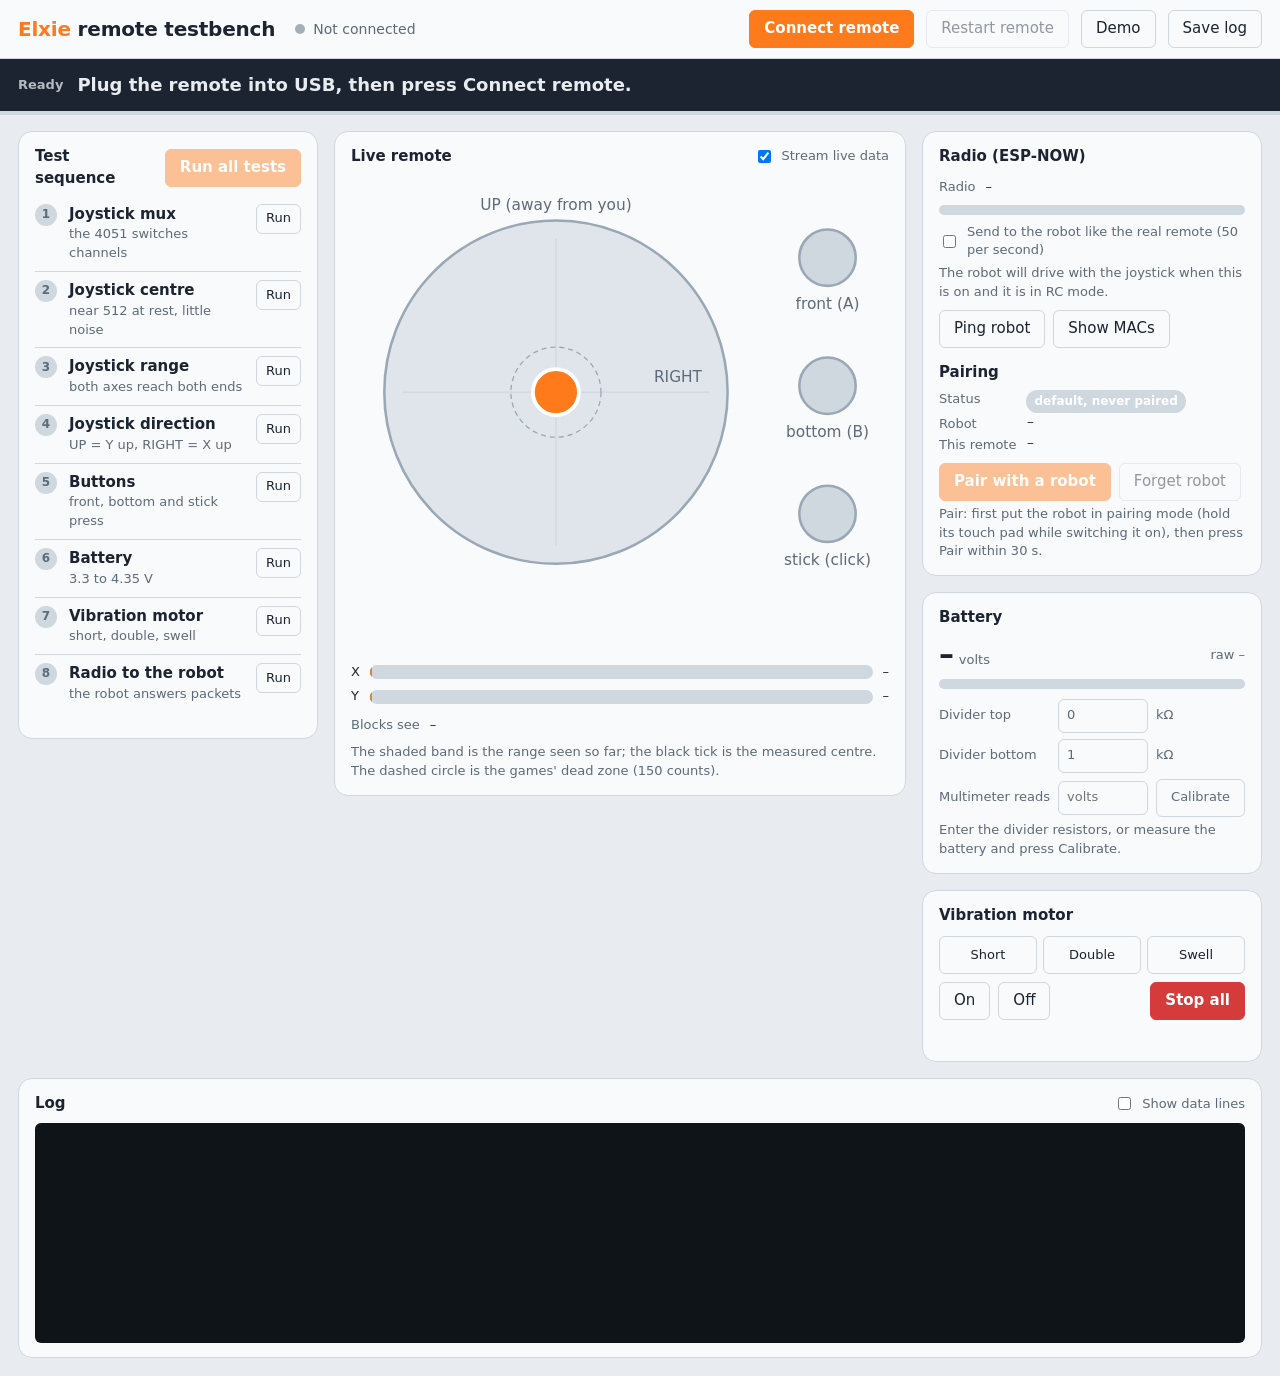
==== tools/remote-testbench-ui/RemoteTestbench.html @ 6e0807f6 "Factory tools: robot + remote testbenches, web dashboards, one-click scripts - testbench/: ESP-IDF h" ====
<!doctype html>
<html lang="en">
<head>
<meta charset="utf-8">
<meta name="viewport" content="width=device-width, initial-scale=1">
<title>Remote Testbench</title>
<style>
/* Elxie remote testbench dashboard: same look as tools/testbench-ui/ElxieTestbench.html */
:root{
  --bg:#e8ecf0; --panel:#f8fafb; --ink:#1b2430; --mute:#5d6b7a; --line:#cfd7df;
  --elx:#ff7a1a; --body:#dfe5eb; --bodyline:#9aa8b6;
  --pass:#1f9d55; --fail:#d63b3b; --warn:#c98a00; --check:#7a5af8; --idle:#a3afbb;
  --radius-sm:6px; --radius-lg:14px;
}
@media (prefers-color-scheme:dark){:root{
  --bg:#141a21; --panel:#1c242d; --ink:#e6ecf2; --mute:#94a3b3; --line:#2e3a46;
  --body:#24303b; --bodyline:#4a5a6a; --idle:#4f5d6b;
}}
*{box-sizing:border-box}
html,body{margin:0;background:var(--bg);color:var(--ink);font:15px/1.45 system-ui,"Segoe UI",Roboto,sans-serif}
button,input,select{font:inherit;color:inherit}
.num{font-variant-numeric:tabular-nums}
:focus-visible{outline:3px solid var(--elx);outline-offset:2px}

header{display:flex;align-items:center;gap:12px;padding:10px 18px;background:var(--panel);border-bottom:1px solid var(--line);flex-wrap:wrap}
header h1{font-size:20px;margin:0 8px 0 0;font-weight:800;letter-spacing:-.01em}
header h1 b{color:var(--elx)}
.conn{display:flex;align-items:center;gap:8px;color:var(--mute);font-size:14px}
.dot{width:10px;height:10px;border-radius:50%;background:var(--idle);flex:none}
.dot.on{background:var(--pass);box-shadow:0 0 0 4px color-mix(in srgb,var(--pass) 25%,transparent)}
.spacer{flex:1}
.btn{border:1px solid var(--line);background:var(--panel);border-radius:var(--radius-sm);padding:7px 14px;cursor:pointer;min-height:38px}
.btn:hover{border-color:var(--bodyline)}
.btn.primary{background:var(--elx);border-color:var(--elx);color:#fff;font-weight:700}
.btn.stop{background:var(--fail);border-color:var(--fail);color:#fff;font-weight:700}
.btn:disabled{opacity:.45;cursor:not-allowed}

#banner{display:flex;align-items:center;gap:14px;padding:12px 18px;font-size:18px;font-weight:700;background:var(--ink);color:var(--bg);min-height:52px}
#banner .step{font-size:13px;font-weight:600;opacity:.75;white-space:nowrap}
#banner.ask{background:var(--elx);color:#fff}
#bar{height:4px;background:var(--line)} #bar i{display:block;height:100%;width:0;background:var(--elx);transition:width .3s}

main{display:grid;grid-template-columns:300px minmax(360px,1fr) 340px;gap:16px;padding:16px 18px;align-items:start}
@media (max-width:1180px){main{grid-template-columns:300px 1fr}.instruments{grid-column:1/-1;display:grid;grid-template-columns:repeat(auto-fit,minmax(260px,1fr));gap:16px}}
@media (max-width:760px){main{grid-template-columns:1fr;padding:12px}}
section.panel{background:var(--panel);border:1px solid var(--line);border-radius:var(--radius-lg);padding:14px 16px}
h2{font-size:15px;margin:0 0 10px;font-weight:750}
.sub{color:var(--mute);font-size:13px}

#tests{list-style:none;margin:0;padding:0;counter-reset:t}
#tests li{display:grid;grid-template-columns:26px 1fr auto;gap:8px;align-items:start;padding:8px 0;border-top:1px solid var(--line)}
#tests li:first-child{border-top:0}
#tests li .n{counter-increment:t;width:22px;height:22px;border-radius:50%;display:grid;place-items:center;font-size:12px;font-weight:700;background:var(--line);color:var(--mute)}
#tests li .n::before{content:counter(t)}
#tests li.PASS .n{background:var(--pass);color:#fff} #tests li.FAIL .n{background:var(--fail);color:#fff}
#tests li.WARN .n{background:var(--warn);color:#fff} #tests li.CHECK .n{background:var(--check);color:#fff}
#tests li.running .n{background:var(--elx);color:#fff;animation:pulse 1s infinite}
@keyframes pulse{50%{box-shadow:0 0 0 6px color-mix(in srgb,var(--elx) 30%,transparent)}}
@media (prefers-reduced-motion:reduce){#tests li.running .n{animation:none}}
#tests .name{font-weight:650}
#tests .st{font-size:12px;font-weight:800;margin-left:6px}
#tests li.PASS .st{color:var(--pass)} #tests li.FAIL .st{color:var(--fail)} #tests li.WARN .st{color:var(--warn)} #tests li.CHECK .st{color:var(--check)}
#tests .d{font-size:13px;color:var(--mute);word-break:break-word}
#tests .run1{border:1px solid var(--line);background:none;border-radius:var(--radius-sm);padding:2px 9px;cursor:pointer;font-size:13px;min-height:30px}
.summary{display:flex;gap:6px;margin:12px 0 0;flex-wrap:wrap}
.chip{border-radius:999px;padding:3px 10px;font-size:13px;font-weight:700;background:var(--line)}
.chip.p{background:var(--pass);color:#fff}.chip.f{background:var(--fail);color:#fff}.chip.w{background:var(--warn);color:#fff}.chip.c{background:var(--check);color:#fff}

/* remote view */
#remote{width:100%;height:auto;display:block;max-height:560px}
#remote text{font-family:inherit;fill:var(--mute);font-size:12px}
#remote .val{fill:var(--ink);font-variant-numeric:tabular-nums;font-weight:650}
.axes{display:grid;grid-template-columns:auto 1fr auto;gap:6px 10px;align-items:center;margin-top:8px;font-size:13px}
.axes .track{position:relative;height:14px;border-radius:7px;background:var(--line);overflow:hidden}
.axes .track i{position:absolute;top:0;bottom:0;width:4px;margin-left:-2px;background:var(--elx);border-radius:2px}
.axes .track b{position:absolute;top:0;bottom:0;background:color-mix(in srgb,var(--elx) 22%,transparent)}
.axes .track s{position:absolute;top:-2px;bottom:-2px;width:2px;margin-left:-1px;background:var(--ink);opacity:.5}

.instruments{display:flex;flex-direction:column;gap:16px}
.row{display:flex;gap:14px;align-items:center}
.kv{display:grid;grid-template-columns:auto 1fr;gap:2px 10px;font-size:13px}
.kv span:nth-child(odd){color:var(--mute)}
.big{font-size:30px;font-weight:800;line-height:1}
.meter{height:10px;border-radius:5px;background:var(--line);overflow:hidden;margin-top:8px}
.meter i{display:block;height:100%;width:0;background:var(--pass);transition:width .2s}
.ctl{display:grid;grid-template-columns:repeat(3,1fr);gap:6px;margin-top:8px}
.ctl .btn{padding:6px 4px;font-size:13px}
label.inl{display:flex;align-items:center;gap:8px;font-size:13px;color:var(--mute);margin-top:8px}
.pill{display:inline-block;min-width:44px;text-align:center;border-radius:999px;padding:3px 8px;font-size:12px;font-weight:700;background:var(--line);color:var(--mute)}
.pill.on{background:var(--pass);color:#fff} .pill.bad{background:var(--fail);color:#fff} .pill.mid{background:var(--warn);color:#fff}
.kv span.pill{color:#fff}
.mac{font:13px ui-monospace,Consolas,monospace}
.calgrid{display:grid;grid-template-columns:auto minmax(0,1fr) auto;gap:6px 8px;align-items:center;font-size:13px;color:var(--mute);margin-top:10px}
.calgrid input{width:100%;min-height:34px;padding:4px 8px}

.logpanel{margin:0 18px 18px}
#log{height:220px;overflow:auto;background:#0f1419;color:#d8dee6;border-radius:var(--radius-sm);padding:8px 10px;font:12px/1.5 ui-monospace,Consolas,monospace;white-space:pre-wrap}
#log .PASS{color:#5ee08f} #log .FAIL{color:#ff8a8a} #log .WARN{color:#ffd166} #log .CHECK{color:#c3b2ff} #log .ask{color:#ffb070;font-weight:700} #log .me{color:#8fd3ff}
.hint{color:var(--mute);font-size:13px;margin:8px 0 0}
</style>
</head>
<body>
<header>
  <h1><b>Elxie</b> remote testbench</h1>
  <div class="conn"><span class="dot" id="dot"></span><span id="connText">Not connected</span></div>
  <div class="spacer"></div>
  <button class="btn primary" id="btnConnect">Connect remote</button>
  <button class="btn" id="btnReset" disabled title="Restart the remote (the full test run starts again)">Restart remote</button>
  <button class="btn" id="btnDemo" title="Show the dashboard with made-up data, no remote needed">Demo</button>
  <button class="btn" id="btnSave" title="Download everything the remote printed this session">Save log</button>
</header>
<div id="banner"><span class="step" id="stepText">Ready</span><span id="askText">Plug the remote into USB, then press Connect remote.</span></div>
<div id="bar"><i id="barFill"></i></div>

<main>
  <section class="panel" aria-labelledby="hTests">
    <div class="row" style="justify-content:space-between;margin-bottom:6px">
      <h2 id="hTests" style="margin:0">Test sequence</h2>
      <button class="btn primary" id="btnRunAll" disabled style="white-space:nowrap">Run all tests</button>
    </div>
    <ol id="tests"></ol>
    <div class="summary" id="summary"></div>
  </section>

  <section class="panel" aria-labelledby="hLive">
    <div class="row" style="justify-content:space-between">
      <h2 id="hLive" style="margin:0">Live remote</h2>
      <label class="inl" style="margin:0"><input type="checkbox" id="liveToggle" checked> Stream live data</label>
    </div>
    <svg id="remote" viewBox="0 0 420 380" role="img" aria-label="The remote's joystick and buttons, live"></svg>
    <div class="axes num">
      <span>X</span><div class="track" id="trX"><b></b><s></s><i></i></div><span id="vX">–</span>
      <span>Y</span><div class="track" id="trY"><b></b><s></s><i></i></div><span id="vY">–</span>
    </div>
    <div class="kv num" id="seesKv" style="margin-top:10px"><span>Blocks see</span><span>–</span></div>
    <p class="hint">The shaded band is the range seen so far; the black tick is the measured centre. The dashed circle is the games' dead zone (150 counts).</p>
  </section>

  <div class="instruments">
    <section class="panel" aria-labelledby="hRadio">
      <h2 id="hRadio">Radio (ESP-NOW)</h2>
      <div class="kv num" id="radioKv"><span>Radio</span><span>–</span></div>
      <div class="meter" title="Packets the robot answered"><i id="ackBar"></i></div>
      <label class="inl"><input type="checkbox" id="linkToggle"> Send to the robot like the real remote (50 per second)</label>
      <div class="sub" style="margin-top:4px">The robot will drive with the joystick when this is on and it is in RC mode.</div>
      <div class="row" style="margin-top:8px;gap:8px;flex-wrap:wrap"><button class="btn" id="btnPing">Ping robot</button><button class="btn" id="btnMac">Show MACs</button></div>
      <h2 style="margin:14px 0 6px">Pairing</h2>
      <div class="kv num" id="pairKv"><span>Robot</span><span>–</span></div>
      <div class="row" style="margin-top:8px;gap:8px;flex-wrap:wrap"><button class="btn primary" id="btnPair">Pair with a robot</button><button class="btn" id="btnForget">Forget robot</button></div>
      <div class="sub" style="margin-top:4px">Pair: first put the robot in pairing mode (hold its touch pad while switching it on), then press Pair within 30 s.</div>
    </section>

    <section class="panel" aria-labelledby="hBatt">
      <h2 id="hBatt">Battery</h2>
      <div class="row" style="justify-content:space-between">
        <div><span class="big num" id="battV">–</span> <span class="sub">volts</span></div>
        <div class="sub num" style="text-align:right" id="battRaw">raw –</div>
      </div>
      <div class="meter"><i id="battBar"></i></div>
      <div class="calgrid">
        <span>Divider top</span><input class="btn num" id="rTop" type="number" min="0" step="1" value="0"><span>k&Omega;</span>
        <span>Divider bottom</span><input class="btn num" id="rBot" type="number" min="1" step="1" value="1"><span>k&Omega;</span>
        <span>Multimeter reads</span><input class="btn num" id="meterV" type="number" min="0" step="0.01" placeholder="volts"><button class="btn" id="btnCal">Calibrate</button>
      </div>
      <div class="sub" id="battNote" style="margin-top:4px">Enter the divider resistors, or measure the battery and press Calibrate.</div>
    </section>

    <section class="panel" aria-labelledby="hVib">
      <h2 id="hVib">Vibration motor</h2>
      <div class="ctl">
        <button class="btn" data-b="short">Short</button><button class="btn" data-b="heart">Double</button><button class="btn" data-b="sine">Swell</button>
      </div>
      <div class="row" style="margin-top:8px;gap:8px">
        <button class="btn" data-b="on">On</button><button class="btn" data-b="off">Off</button>
        <div class="spacer"></div><button class="btn stop" id="btnStop">Stop all</button>
      </div>
      <div class="sub" id="ackText" style="margin-top:8px">&nbsp;</div>
    </section>
  </div>
</main>

<section class="panel logpanel" aria-labelledby="hLog">
  <div class="row" style="justify-content:space-between;margin-bottom:8px">
    <h2 id="hLog" style="margin:0">Log</h2>
    <label class="inl" style="margin:0"><input type="checkbox" id="showData"> Show data lines</label>
  </div>
  <div id="log" aria-live="off"></div>
</section>

<script>
'use strict';
const $ = (id) => document.getElementById(id);
const TESTS = [
  ['adc', 'Joystick mux', 'the 4051 switches channels'],
  ['centre', 'Joystick centre', 'near 512 at rest, little noise'],
  ['joyrange', 'Joystick range', 'both axes reach both ends'],
  ['joydir', 'Joystick direction', 'UP = Y up, RIGHT = X up'],
  ['buttons', 'Buttons', 'front, bottom and stick press'],
  ['battery', 'Battery', '3.3 to 4.35 V'],
  ['motor', 'Vibration motor', 'short, double, swell'],
  ['radio', 'Radio to the robot', 'the robot answers packets'],
];
const state = { results: {}, running: null, runningAll: false, connected: false, demo: null, cx: 512, cy: 512,
  x0: 1023, x1: 0, y0: 1023, y1: 0 };
const logLines = [];
const t0 = performance.now();

// ------------------------------------------------------------ test list
function buildTests() {
  const ol = $('tests'); ol.innerHTML = '';
  for (const [id, name, what] of TESTS) {
    const li = document.createElement('li'); li.id = 't_' + id;
    li.innerHTML = `<span class="n" aria-hidden="true"></span><div><span class="name">${name}</span><span class="st"></span><div class="d">${what}</div></div>` +
      `<button class="run1" data-id="${id}" disabled aria-label="Run the ${name} test">Run</button>`;
    ol.appendChild(li);
  }
  ol.addEventListener('click', (e) => { const b = e.target.closest('.run1'); if (b) send('run ' + b.dataset.id); });
}
function setTest(id, st, detail) {
  const li = $('t_' + id); if (!li) return;
  li.className = st || '';
  li.querySelector('.st').textContent = st && st !== 'running' ? st : '';
  if (detail !== undefined) li.querySelector('.d').textContent = detail;
}
function summary(c) {
  $('summary').innerHTML = c ? `<span class="chip p">${c.pass} pass</span><span class="chip f">${c.fail} fail</span><span class="chip w">${c.warn} warn</span><span class="chip c">${c.check} check</span>` +
    (c.secs !== undefined ? `<span class="chip">${c.secs} s</span>` : '') : '';
}

// ------------------------------------------------------------ remote drawing (SVG)
const NS = 'http://www.w3.org/2000/svg';
const el = (tag, attrs, parent) => { const e = document.createElementNS(NS, tag); for (const k in attrs) e.setAttribute(k, attrs[k]); if (parent) parent.appendChild(e); return e; };
const R = 120, PX = 160, PY = 175;  // joystick pad radius and centre
const vis = {};
function buildRemote() {
  const svg = $('remote');
  // pad
  el('circle', { cx: PX, cy: PY, r: R + 14, fill: 'var(--body)', stroke: 'var(--bodyline)', 'stroke-width': 2 }, svg);
  el('line', { x1: PX - R, x2: PX + R, y1: PY, y2: PY, stroke: 'var(--line)' }, svg);
  el('line', { x1: PX, x2: PX, y1: PY - R, y2: PY + R, stroke: 'var(--line)' }, svg);
  vis.dead = el('circle', { cx: PX, cy: PY, r: R * 150 / 512, fill: 'none', stroke: 'var(--bodyline)', 'stroke-dasharray': '4 3' }, svg);
  vis.range = el('rect', { x: PX, y: PY, width: 0, height: 0, fill: 'none', stroke: 'var(--elx)', 'stroke-width': 1.5, opacity: .7 }, svg);
  vis.trail = el('polyline', { points: '', fill: 'none', stroke: 'var(--elx)', 'stroke-width': 2, opacity: .35, 'stroke-linejoin': 'round' }, svg);
  vis.knob = el('circle', { cx: PX, cy: PY, r: 18, fill: 'var(--elx)', stroke: '#fff', 'stroke-width': 3 }, svg);
  el('text', { x: PX, y: PY - R - 22, 'text-anchor': 'middle' }, svg).textContent = 'UP (away from you)';
  el('text', { x: PX + R - 6, y: PY - 8, 'text-anchor': 'end' }, svg).textContent = 'RIGHT';
  vis.xy = el('text', { x: PX, y: PY + R + 34, 'text-anchor': 'middle', class: 'val' }, svg);
  // buttons
  const bx = 372;
  const mk = (y, label, key) => {
    vis[key] = el('circle', { cx: bx, cy: y, r: 22, fill: 'var(--line)', stroke: 'var(--bodyline)', 'stroke-width': 2 }, svg);
    el('text', { x: bx, y: y + 40, 'text-anchor': 'middle' }, svg).textContent = label;
  };
  mk(70, 'front (A)', 'b1'); mk(170, 'bottom (B)', 'b2'); mk(270, 'stick (click)', 'sw');
}
const trail = [];
function drawJoy(x, y) {
  const nx = Math.max(-1, Math.min(1, (x - state.cx) / 512)), ny = Math.max(-1, Math.min(1, (y - state.cy) / 512));
  const px = PX + nx * R, py = PY - ny * R;  // UP = Y going up
  vis.knob.setAttribute('cx', px); vis.knob.setAttribute('cy', py);
  trail.push(`${px.toFixed(1)},${py.toFixed(1)}`); if (trail.length > 40) trail.shift();
  vis.trail.setAttribute('points', trail.join(' '));
  state.x0 = Math.min(state.x0, x); state.x1 = Math.max(state.x1, x); state.y0 = Math.min(state.y0, y); state.y1 = Math.max(state.y1, y);
  const rx0 = PX + (state.x0 - state.cx) / 512 * R, rx1 = PX + (state.x1 - state.cx) / 512 * R;
  const ry0 = PY - (state.y1 - state.cy) / 512 * R, ry1 = PY - (state.y0 - state.cy) / 512 * R;
  vis.range.setAttribute('x', rx0); vis.range.setAttribute('width', Math.max(0, rx1 - rx0));
  vis.range.setAttribute('y', ry0); vis.range.setAttribute('height', Math.max(0, ry1 - ry0));
  vis.xy.textContent = `X ${x}   Y ${y}`;
  for (const [k, v, lo, hi, c] of [['X', x, state.x0, state.x1, state.cx], ['Y', y, state.y0, state.y1, state.cy]]) {
    const tr = $('tr' + k);
    tr.querySelector('i').style.left = (v / 1023 * 100) + '%';
    tr.querySelector('b').style.left = (lo / 1023 * 100) + '%'; tr.querySelector('b').style.width = (Math.max(0, hi - lo) / 1023 * 100) + '%';
    tr.querySelector('s').style.left = (c / 1023 * 100) + '%';
    $('v' + k).textContent = `${v}  (${lo <= hi ? lo + '..' + hi : '–'})`;
  }
  // what the robot makes of it (Home firmware blocks: dead zone 60, full scale 450; games: dead zone 150)
  const blk = (raw) => { let d = raw - 512; if (Math.abs(d) < 60) d = 0; return Math.max(-100, Math.min(100, Math.trunc(d * 100 / 450))); };
  const game = (raw) => { let d = raw - 512; if (Math.abs(d) < 150) d = 0; return Math.max(-200, Math.min(200, Math.round(d * 200 / 512))); };
  $('seesKv').innerHTML = `<span>Blocks see</span><span>joystick X ${blk(x)}, Y ${blk(y)} (−100..100)</span><span>Games see</span><span>turn ${game(x)}, forward ${game(y)} (−200..200)</span>`;
}
function setBtn(key, on) { vis[key].setAttribute('fill', on ? 'var(--elx)' : 'var(--line)'); }

// ------------------------------------------------------------ battery
function battFactor() {
  const cal = parseFloat(localStorage.getItem('elxRemoteBattCal') || '');
  if (cal > 0) return { f: cal, how: 'multimeter calibration' };
  const top = +$('rTop').value || 0, bot = +$('rBot').value || 1;
  return { f: 3.2 / 1023 * (top + bot) / bot, how: top ? `divider ${top} k / ${bot} k` : 'no divider entered (voltage at A0 only)' };
}
let lastBatRaw = 0;
function showBattery(raw) {
  lastBatRaw = raw;
  const { f, how } = battFactor();
  const v = raw * f;
  $('battV').textContent = v.toFixed(2);
  $('battRaw').textContent = `raw ${raw} · ${(raw * 3.2 / 1023).toFixed(2)} V at A0`;
  const pct = Math.max(0, Math.min(100, (v - 3.3) / (4.2 - 3.3) * 100));
  $('battBar').style.width = pct + '%';
  $('battBar').style.background = pct < 20 ? 'var(--fail)' : pct < 45 ? 'var(--warn)' : 'var(--pass)';
  $('battNote').textContent = `Using ${how}. Factor ${f.toFixed(5)} V per count.`;
}

// ------------------------------------------------------------ live data
let lastLive = 0;
function onLive(d) {
  lastLive = performance.now();
  drawJoy(d.x, d.y);
  setBtn('b1', d.b1); setBtn('b2', d.b2); setBtn('sw', d.sw);
  showBattery(d.bat);
  const ack = d.ack < 0 ? null : d.ack;
  const pill = (txt, cls) => `<span class="pill ${cls}">${txt}</span>`;
  $('radioKv').innerHTML =
    `<span>Radio</span><span>${d.radio ? pill('ESP-NOW on', 'on') : pill('failed', 'bad')}</span>` +
    `<span>This remote</span><span class="mac">${state.me || '–'}</span>` +
    `<span>Sends to</span><span class="mac">${state.robot || '90:70:69:14:D4:38'}${state.paired === false ? ' (default)' : ''}</span>` +
    `<span>Sending</span><span>${d.tx.toFixed(0)} packets/s${d.link ? ' (like the real remote)' : ''}</span>` +
    `<span>Robot answers</span><span>${ack === null ? '– (nothing sent this second)' : ack.toFixed(0) + ' %'}</span>` +
    `<span>Total</span><span>${d.acked} of ${d.sent} answered</span>` +
    `<span>From robot</span><span>${d.fb} alert packets, last ${['OK', 'obstacle', 'drop'][d.alert] || d.alert}</span>`;
  $('ackBar').style.width = (ack === null ? 0 : ack) + '%';
  $('ackBar').style.background = ack === null ? 'var(--idle)' : ack > 75 ? 'var(--pass)' : ack > 0 ? 'var(--warn)' : 'var(--fail)';
  $('linkToggle').checked = !!d.link;
}

// ------------------------------------------------------------ messages from the remote
function handleLine(line) {
  if (line.startsWith('@')) {
    let m; try { m = JSON.parse(line.slice(1)); } catch (e) { return; }
    if ($('showData').checked && (m.t !== 'live' || Math.random() < 0.1)) addLog(line, 'me');
    handleMsg(m); return;
  }
  let cls = '';
  const r = /^RESULT\s+\S+\s+(PASS|FAIL|WARN|CHECK)/.exec(line) || /^\s+(PASS|FAIL|WARN|CHECK) /.exec(line);
  if (r) cls = r[1]; else if (line.startsWith('>>>')) cls = 'ask';
  addLog(line, cls);
}
function handleMsg(m) {
  switch (m.t) {
    case 'live': onLive(m); break;
    case 'hello': state.me = m.me; if (m.robot) { state.robot = m.robot; state.paired = !!m.paired; showPair(); } banner('Connected', `Remote testbench ${m.v} is running. The tests start by themselves after a restart.`); break;
    case 'mac': state.me = m.me; state.robot = m.robot; if (m.paired !== undefined) state.paired = !!m.paired; showPair(); addLog(`MAC: this remote ${m.me}, sends to robot ${m.robot}`, 'me'); break;
    case 'cal':
      if (m.cx !== undefined) { state.cx = m.cx; state.cy = m.cy; }
      if (m.x0 !== undefined) { state.x0 = m.x0; state.x1 = m.x1; state.y0 = m.y0; state.y1 = m.y1; }
      break;
    case 'start':
      state.runningAll = true; state.results = {}; summary(null);
      for (const [id, , what] of TESTS) setTest(id, '', what);
      banner('Starting', `Running all ${TESTS.length} tests. Follow the orange instructions.`);
      progress(0); setBusy(true); break;
    case 'test': {
      state.running = m.id; setTest(m.id, 'running');
      const i = TESTS.findIndex((t) => t[0] === m.id);
      if (m.id === 'joyrange') { state.x0 = 1023; state.x1 = 0; state.y0 = 1023; state.y1 = 0; }
      banner(`Test ${i + 1} of ${TESTS.length}`, m.title); progress(state.runningAll ? i / TESTS.length : 0); setBusy(true); break;
    }
    case 'ask': banner(null, m.m, true); break;
    case 'res': state.results[m.id] = m.st; setTest(m.id, m.st, m.d); break;
    case 'end': state.running = null; setBusy(false); banner('Done', `${testName(m.id)} test finished.`); break;
    case 'done':
      state.runningAll = false; state.running = null; setBusy(false); progress(1); summary(m);
      banner('Finished', m.fail ? `${m.fail} test(s) failed. Read the red lines, fix, then run again.` : 'All tests ran. Confirm the purple CHECK item by feel.');
      break;
    case 'pair':
      if (m.robot) state.robot = m.robot;
      if (m.st === 'searching') { state.pairing = true; banner('Pairing', 'Looking for a robot in pairing mode (30 s)...', true); }
      else {
        state.pairing = false;
        if (m.st === 'ok') { state.paired = true; banner('Paired', `This remote now talks to robot ${m.robot}.`); }
        else if (m.st === 'fail') banner('Not paired', `No robot answered. Still talking to ${m.robot}. Is the robot in pairing mode (blue blinking)?`);
        else if (m.st === 'forgotten') { state.paired = false; banner('Forgotten', `Back to the default robot ${m.robot}.`); }
      }
      showPair(); break;
    case 'ack': $('ackText').textContent = 'Remote: ' + m.m; break;
    case 'err': $('ackText').textContent = 'Remote says: ' + m.m; break;
  }
}
function showPair() {
  const st = state.pairing ? '<span class="pill mid">searching…</span>' : state.paired ? '<span class="pill on">paired</span>' : '<span class="pill">default, never paired</span>';
  $('pairKv').innerHTML = `<span>Status</span><span>${st}</span><span>Robot</span><span class="mac">${state.robot || '–'}</span><span>This remote</span><span class="mac">${state.me || '–'}</span>`;
  $('btnPair').disabled = !!state.pairing || !state.connected; $('btnForget').disabled = !!state.pairing || !state.connected;
}
const testName = (id) => (TESTS.find((t) => t[0] === id) || [id, id])[1];
function banner(step, text, ask) {
  if (step !== null) $('stepText').textContent = step;
  $('askText').textContent = text;
  $('banner').classList.toggle('ask', !!ask);
}
function progress(f) { $('barFill').style.width = (f * 100).toFixed(0) + '%'; }
function setBusy(b) {
  $('btnRunAll').disabled = b || !state.connected;
  document.querySelectorAll('.run1').forEach((x) => (x.disabled = b || !state.connected));
}
function addLog(text, cls) {
  const ts = ((performance.now() - t0) / 1000).toFixed(1);
  logLines.push(`[${ts.padStart(6)}s] ${text}`);
  const box = $('log');
  const atEnd = box.scrollTop + box.clientHeight >= box.scrollHeight - 30;
  const d = document.createElement('div'); if (cls) d.className = cls; d.textContent = text; box.appendChild(d);
  while (box.childNodes.length > 2000) box.removeChild(box.firstChild);
  if (atEnd) box.scrollTop = box.scrollHeight;
}

// ------------------------------------------------------------ serial link (Web Serial)
let port = null, writer = null, reading = false;
async function connect() {
  if (!('serial' in navigator)) { banner('Not supported', 'This browser cannot use USB. Open this page in Microsoft Edge or Google Chrome.'); return; }
  try {
    port = await navigator.serial.requestPort();
    await port.open({ baudRate: 115200, bufferSize: 65536 });
    try { await port.setSignals({ dataTerminalReady: false, requestToSend: false }); } catch (e) {}
  } catch (e) { banner('Not connected', e.message.includes('open') ? 'That port is busy. Close serial monitors or REMOTE_TESTBENCH.bat, then try again.' : 'No port chosen.'); port = null; return; }
  stopDemo();
  writer = port.writable.getWriter();
  state.connected = true; setBusy(false); $('btnReset').disabled = false; showPair();
  $('dot').classList.add('on'); $('connText').textContent = 'Connected';
  $('btnConnect').textContent = 'Disconnect';
  banner('Connected', 'Waiting for data from the remote. If nothing appears, press Restart remote.');
  addLog('--- connected ---', 'me');
  readLoop();
  setTimeout(() => send('mac'), 500);
}
async function readLoop() {
  reading = true;
  const decoder = new TextDecoder();
  let buf = '';
  while (port && port.readable && reading) {
    const reader = port.readable.getReader();
    try {
      for (;;) {
        const { value, done } = await reader.read();
        if (done) break;
        buf += decoder.decode(value, { stream: true });
        let i;
        while ((i = buf.indexOf('\n')) >= 0) { const line = buf.slice(0, i).replace(/\r$/, ''); buf = buf.slice(i + 1); if (line) handleLine(line); }
      }
    } catch (e) { addLog('--- read error: ' + e.message, 'FAIL'); break; }
    finally { reader.releaseLock(); }
  }
  if (state.connected) disconnect();
}
async function disconnect() {
  reading = false; state.connected = false;
  try { if (writer) { writer.releaseLock(); writer = null; } } catch (e) {}
  try { if (port) await port.close(); } catch (e) {}
  port = null;
  $('dot').classList.remove('on'); $('connText').textContent = 'Not connected'; $('btnConnect').textContent = 'Connect remote';
  $('btnReset').disabled = true; setBusy(false);
  banner('Disconnected', 'Press Connect remote to reconnect.');
}
async function send(cmd) {
  if (state.demo) { demoCommand(cmd); return; }
  if (!writer) { $('ackText').textContent = 'Connect the remote first.'; return; }
  addLog('> ' + cmd, 'me');
  await writer.write(new TextEncoder().encode(cmd + '\n'));
}
async function restart() {  // D1 Mini: RTS pulls RST low (like esptool's hard reset)
  if (!port) return;
  addLog('--- restarting the remote ---', 'me');
  await port.setSignals({ dataTerminalReady: false, requestToSend: true });
  await new Promise((r) => setTimeout(r, 120));
  await port.setSignals({ dataTerminalReady: false, requestToSend: false });
}

// ------------------------------------------------------------ demo (no remote)
function startDemo() {
  if (state.connected) return;
  if (state.demo) { stopDemo(); return; }
  $('btnDemo').textContent = 'Stop demo';
  $('connText').textContent = 'Demo data'; $('dot').classList.add('on');
  state.connected = true; setBusy(false); state.me = '5C:CF:7F:12:34:56'; state.robot = '90:70:69:14:D4:38'; state.paired = false; showPair();
  let k = 0, sent = 0, acked = 0;
  state.demo = setInterval(() => {
    k++;
    const link = !!state.demoLink;
    if (link) { sent += 2; acked += Math.random() < 0.95 ? 2 : 1; }
    handleMsg({ t: 'live', ms: k * 50, x: Math.round(512 + 470 * Math.cos(k / 14)), y: Math.round(520 + 460 * Math.sin(k / 14)),
      b1: k % 60 < 6 ? 1 : 0, b2: k % 90 < 6 ? 1 : 0, sw: k % 120 < 6 ? 1 : 0, bat: 845, radio: 1, link: link ? 1 : 0,
      tx: link ? 50 : 0, ack: link ? 96 : -1, sent, acked, fb: 3, alert: 0 });
  }, 50);
}
function stopDemo() {
  if (!state.demo) return;
  clearInterval(state.demo); state.demo = null; clearTimeout(state.demoRun);
  state.connected = false; setBusy(false);
  $('btnDemo').textContent = 'Demo'; $('connText').textContent = 'Not connected'; $('dot').classList.remove('on');
}
function demoCommand(cmd) {
  const [c, a] = cmd.split(' ');
  if (c === 'link') state.demoLink = a === '1';
  if (c === 'pair') { handleMsg({ t: 'pair', st: 'searching' }); state.demoRun = setTimeout(() => handleMsg({ t: 'pair', st: 'ok', robot: '90:70:69:2A:11:7C' }), 2500); return; }
  if (c === 'forget') { handleMsg({ t: 'pair', st: 'forgotten', robot: '90:70:69:14:D4:38' }); return; }
  if (c !== 'run') { handleMsg({ t: 'ack', m: cmd }); return; }
  const ids = a && a !== 'all' ? [a] : TESTS.map((t) => t[0]);
  const fake = { adc: ['PASS', 'mux switches channels: X 509, Y 518, battery 845'], centre: ['PASS', 'centre X 509, Y 518, noise 6 counts'],
    joyrange: ['PASS', 'X 14..1012, Y 31..1009'], joydir: ['PASS', 'UP moved Y+, RIGHT moved X+, as the robot expects'],
    buttons: ['PASS', 'front, bottom and stick press all seen'], battery: ['WARN', 'raw 845 = 2.64 V at A0 (divider not set in the testbench yet)'],
    motor: ['CHECK', 'confirm you felt a short buzz, a double buzz and a soft swell'], radio: ['PASS', 'robot 90:70:69:14:D4:38 answered 40 of 40 packets'] };
  if (ids.length > 1) handleMsg({ t: 'start', n: TESTS.length });
  let i = 0;
  const step = () => {
    if (i >= ids.length) {
      if (ids.length > 1) { const s = { pass: 0, fail: 0, warn: 0, check: 0 }; ids.forEach((id) => s[fake[id][0].toLowerCase()]++); handleMsg({ t: 'done', ...s, secs: 52 }); }
      else handleMsg({ t: 'end', id: ids[0] });
      return;
    }
    const id = ids[i];
    handleMsg({ t: 'test', id, title: testName(id) });
    state.demoRun = setTimeout(() => { handleLine(`RESULT ${id.padEnd(9)} ${fake[id][0].padEnd(5)} ${fake[id][1]}`); handleMsg({ t: 'res', id, st: fake[id][0], d: fake[id][1] }); i++; step(); }, 600);
  };
  step();
}

// ------------------------------------------------------------ wiring
buildTests(); buildRemote(); showPair();
$('btnConnect').onclick = () => (state.connected && !state.demo ? disconnect() : connect());
$('btnReset').onclick = restart;
$('btnDemo').onclick = startDemo;
$('btnRunAll').onclick = () => send('run');
$('liveToggle').onchange = (e) => send('live ' + (e.target.checked ? 1 : 0));
$('linkToggle').onchange = (e) => send('link ' + (e.target.checked ? 1 : 0));
$('btnPing').onclick = () => send('ping');
$('btnMac').onclick = () => send('mac');
$('btnPair').onclick = () => send('pair');
$('btnForget').onclick = () => send('forget');
document.querySelectorAll('[data-b]').forEach((b) => (b.onclick = () => send('buzz ' + b.dataset.b)));
$('btnStop').onclick = () => { $('linkToggle').checked = false; send('stop'); };
for (const id of ['rTop', 'rBot']) {
  try { const v = localStorage.getItem('elxRemote_' + id); if (v) $(id).value = v; } catch (e) {}
  $(id).oninput = () => { try { localStorage.setItem('elxRemote_' + id, $(id).value); localStorage.removeItem('elxRemoteBattCal'); } catch (e) {} showBattery(lastBatRaw); };
}
$('btnCal').onclick = () => {
  const v = parseFloat($('meterV').value);
  if (!(v > 0) || !lastBatRaw) { $('battNote').textContent = 'Connect the remote, measure the battery with a multimeter, type the volts, then press Calibrate.'; return; }
  try { localStorage.setItem('elxRemoteBattCal', String(v / lastBatRaw)); } catch (e) {}
  showBattery(lastBatRaw);
  addLog(`battery calibrated: ${v} V = raw ${lastBatRaw} (factor ${(v / lastBatRaw).toFixed(5)})`, 'me');
};
$('btnSave').onclick = () => {
  const name = 'remote_testbench_' + new Date().toISOString().replace(/[-:]/g, '').replace('T', '_').slice(0, 15) + '.log';
  const blob = new Blob([logLines.join('\r\n') + '\r\n'], { type: 'text/plain' });
  const a = document.createElement('a'); a.href = URL.createObjectURL(blob); a.download = name; a.click(); URL.revokeObjectURL(a.href);
};
setInterval(() => { if (state.connected && !state.demo && lastLive && performance.now() - lastLive > 3000) $('connText').textContent = 'Connected, but no live data. Is the remote testbench flashed?'; else if (state.connected && !state.demo) $('connText').textContent = 'Connected'; }, 1000);
if (new URLSearchParams(location.search).has('demo')) startDemo();
</script>
</body>
</html>
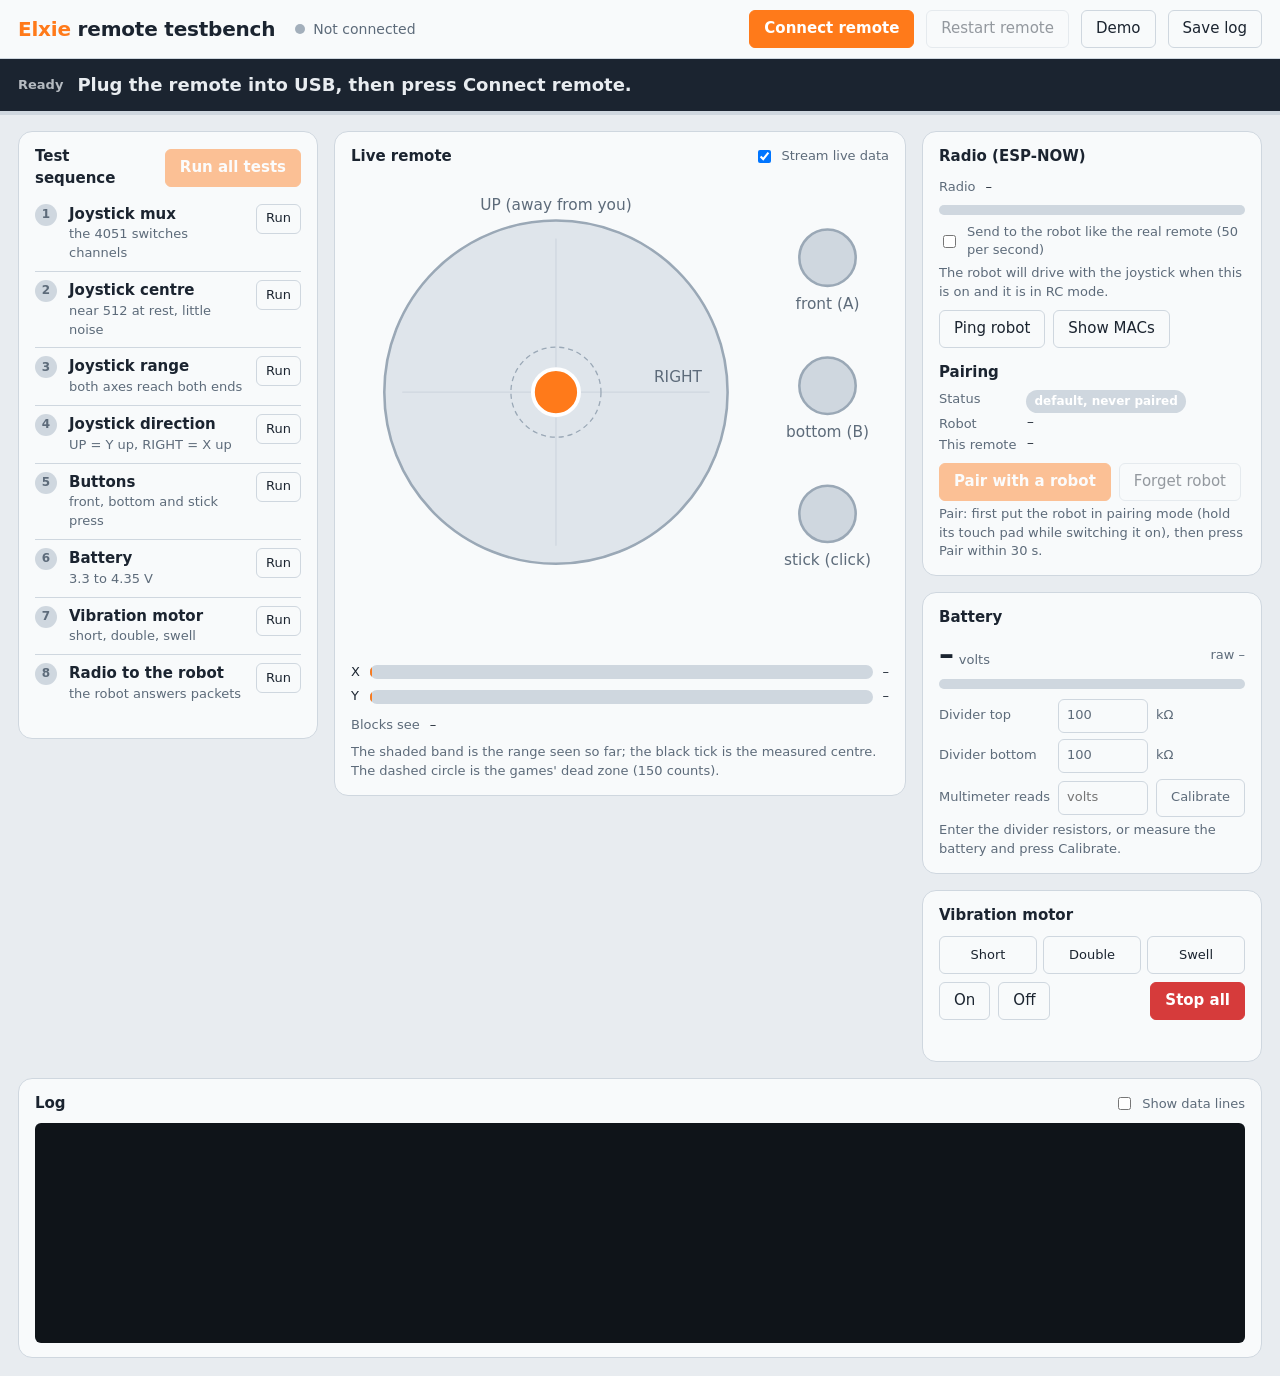
==== commit ca8d8aa0: "Battery: real voltages and Li-ion % for robot and remote, remote battery to the app - Remote: reads " ====
--- a/tools/remote-testbench-ui/RemoteTestbench.html
+++ b/tools/remote-testbench-ui/RemoteTestbench.html
@@ -158,8 +158,8 @@
       </div>
       <div class="meter"><i id="battBar"></i></div>
       <div class="calgrid">
-        <span>Divider top</span><input class="btn num" id="rTop" type="number" min="0" step="1" value="0"><span>k&Omega;</span>
-        <span>Divider bottom</span><input class="btn num" id="rBot" type="number" min="1" step="1" value="1"><span>k&Omega;</span>
+        <span>Divider top</span><input class="btn num" id="rTop" type="number" min="0" step="1" value="100"><span>k&Omega;</span>
+        <span>Divider bottom</span><input class="btn num" id="rBot" type="number" min="1" step="1" value="100"><span>k&Omega;</span>
         <span>Multimeter reads</span><input class="btn num" id="meterV" type="number" min="0" step="0.01" placeholder="volts"><button class="btn" id="btnCal">Calibrate</button>
       </div>
       <div class="sub" id="battNote" style="margin-top:4px">Enter the divider resistors, or measure the battery and press Calibrate.</div>
@@ -285,7 +285,23 @@
   const cal = parseFloat(localStorage.getItem('elxRemoteBattCal') || '');
   if (cal > 0) return { f: cal, how: 'multimeter calibration' };
   const top = +$('rTop').value || 0, bot = +$('rBot').value || 1;
-  return { f: 3.2 / 1023 * (top + bot) / bot, how: top ? `divider ${top} k / ${bot} k` : 'no divider entered (voltage at A0 only)' };
+  // the D1 Mini's own 220k + 100k on A0 (320k) loads the bottom resistor (same maths as the firmware)
+  const low = bot * 320 / (bot + 320);
+  return { f: 3.2 / 1023 * (top + low) / low, how: top ? `divider ${top} k / ${bot} k (with the D1 Mini's 320 k load)` : 'no divider entered (voltage at A0 only)' };
+}
+// One Li-ion cell: % from volts (same table as elxLiIonPercent in ElxiePairingProtocol.h)
+function liIonPct(v) {
+  const mv = [3300, 3500, 3600, 3680, 3730, 3770, 3800, 3830, 3870, 3920, 3980, 4060, 4200];
+  const pc = [0, 3, 6, 10, 15, 25, 35, 45, 55, 65, 75, 87, 100];
+  const m = v * 1000;
+  if (m <= mv[0]) return 0;
+  if (m >= mv[mv.length - 1]) return 100;
+  for (let i = 1; i < mv.length; i++) if (m <= mv[i]) return Math.round(pc[i - 1] + (pc[i] - pc[i - 1]) * (m - mv[i - 1]) / (mv[i] - mv[i - 1]));
+  return 100;
+}
+function battFactorNoCal() {
+  const top = +$('rTop').value || 0, bot = +$('rBot').value || 1, low = bot * 320 / (bot + 320);
+  return 3.2 / 1023 * (top + low) / low;
 }
 let lastBatRaw = 0;
 function showBattery(raw) {
@@ -294,10 +310,11 @@
   const v = raw * f;
   $('battV').textContent = v.toFixed(2);
   $('battRaw').textContent = `raw ${raw} · ${(raw * 3.2 / 1023).toFixed(2)} V at A0`;
-  const pct = Math.max(0, Math.min(100, (v - 3.3) / (4.2 - 3.3) * 100));
+  const pct = liIonPct(v);
   $('battBar').style.width = pct + '%';
   $('battBar').style.background = pct < 20 ? 'var(--fail)' : pct < 45 ? 'var(--warn)' : 'var(--pass)';
-  $('battNote').textContent = `Using ${how}. Factor ${f.toFixed(5)} V per count.`;
+  const calNote = (() => { try { return localStorage.getItem('elxRemoteBattCal'); } catch (e) { return null; } })() ? ` For the firmware: BATT_CAL = ${(f / battFactorNoCal()).toFixed(3)} in REMOTE_espnow.ino.` : '';
+  $('battNote').textContent = `${pct}% charged. Using ${how}. Factor ${f.toFixed(5)} V per count.${calNote}`;
 }
 
 // ------------------------------------------------------------ live data
